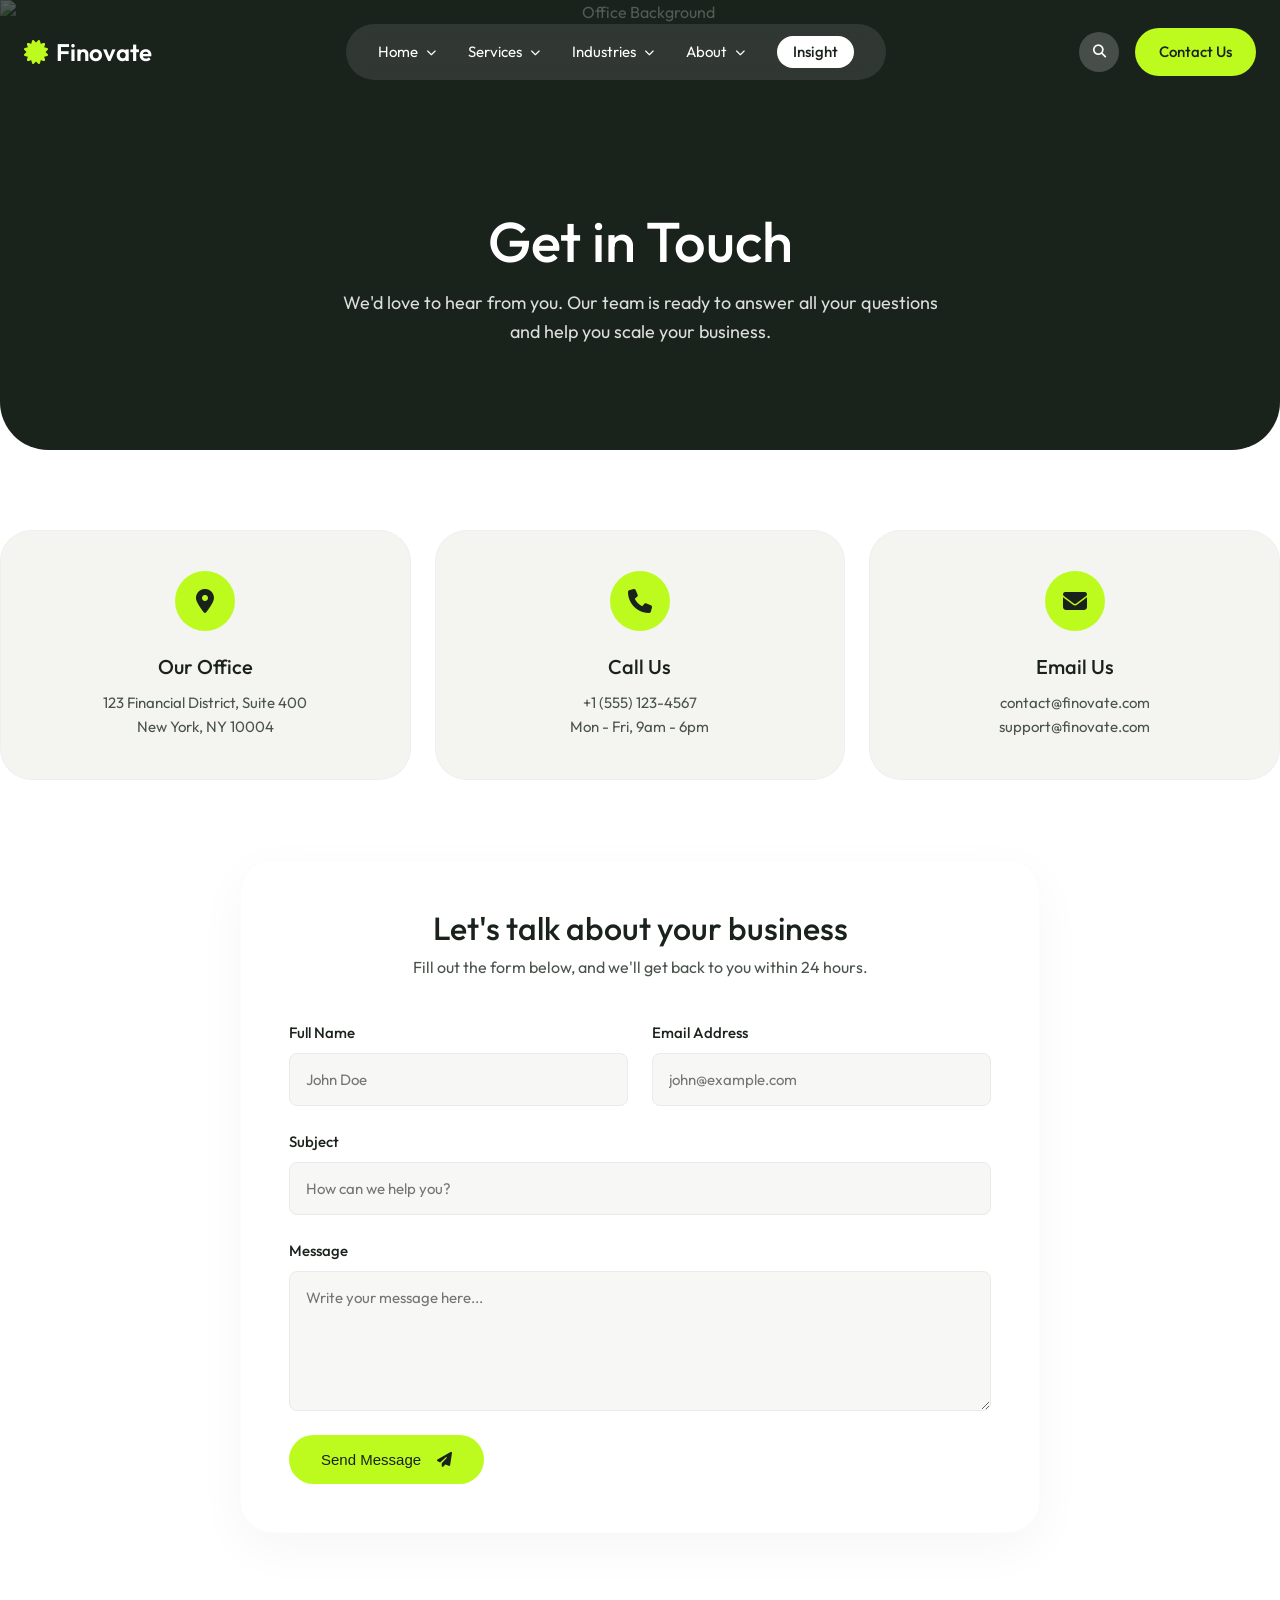
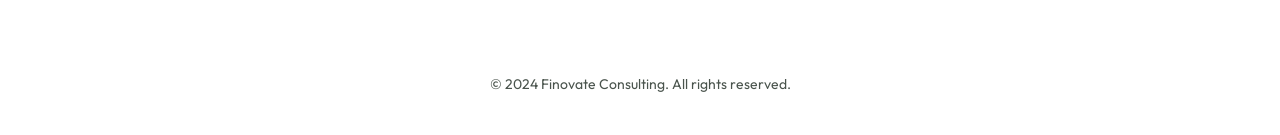
==== contact.html @ 6477e039 "Add files via upload" ====
<!DOCTYPE html>
<html lang="en">
<head>
    <meta charset="UTF-8">
    <meta name="viewport" content="width=device-width, initial-scale=1.0">
    <title>Contact Us | Finovate</title>
    <!-- CSS -->
    <link rel="stylesheet" href="style.css">
    <!-- FontAwesome for icons -->
    <link rel="stylesheet" href="https://cdnjs.cloudflare.com/ajax/libs/font-awesome/6.4.0/css/all.min.css">
</head>
<body>

    <!-- Navbar (Same as index.html) -->
    <nav class="navbar" id="navbar">
        <div class="container navbar-inner">
            <a href="index.html" class="logo">
                <i class="fa-solid fa-certificate logo-icon"></i> Finovate
            </a>
            
            <div class="nav-links">
                <div class="nav-item">
                    <a href="index.html">Home <i class="fa-solid fa-chevron-down" style="font-size: 10px; margin-left: 4px;"></i></a>
                    <div class="dropdown-menu">
                        <a href="#">Overview</a>
                        <a href="#">Partners</a>
                        <a href="#">Careers</a>
                    </div>
                </div>
                <div class="nav-item">
                    <a href="#">Services <i class="fa-solid fa-chevron-down" style="font-size: 10px; margin-left: 4px;"></i></a>
                    <div class="dropdown-menu">
                        <a href="#">Financial Consulting</a>
                        <a href="#">Strategy & Analytics</a>
                        <a href="#">Investment Advisory</a>
                    </div>
                </div>
                <div class="nav-item">
                    <a href="#">Industries <i class="fa-solid fa-chevron-down" style="font-size: 10px; margin-left: 4px;"></i></a>
                    <div class="dropdown-menu">
                        <a href="#">Banking & Finance</a>
                        <a href="#">Technology</a>
                        <a href="#">Healthcare</a>
                    </div>
                </div>
                <div class="nav-item">
                    <a href="#">About <i class="fa-solid fa-chevron-down" style="font-size: 10px; margin-left: 4px;"></i></a>
                    <div class="dropdown-menu">
                        <a href="#">Our Story</a>
                        <a href="#">Leadership</a>
                        <a href="#">Sustainability</a>
                    </div>
                </div>
                <a href="#" class="btn btn-white" style="padding: 4px 16px; border-radius: 20px; color: var(--dark-color)">Insight</a>
            </div>
            
            <div class="nav-actions">
                <button class="search-btn">
                    <i class="fa-solid fa-search"></i>
                </button>
                <a href="contact.html" class="btn btn-primary">Contact Us</a>
            </div>
        </div>
    </nav>

    <!-- Contact Hero -->
    <section class="contact-hero">
        <img src="https://images.unsplash.com/photo-1497366216548-37526070297c?ixlib=rb-4.0.3&auto=format&fit=crop&w=1920&q=80" alt="Office Background" class="contact-hero-bg">
        <div class="container" style="position: relative; z-index: 10;">
            <h1 class="hero-title" style="margin-bottom: 16px;">Get in Touch</h1>
            <p style="font-size: 18px; max-width: 600px; margin: 0 auto; color: rgba(255,255,255,0.85);">We'd love to hear from you. Our team is ready to answer all your questions and help you scale your business.</p>
        </div>
    </section>

    <!-- New Layout Contact Cards Section -->
    <section class="contact-cards-section container">
        <div class="contact-cards-grid">
            <!-- Card 1: Office -->
            <div class="contact-card">
                <div class="contact-card-icon"><i class="fa-solid fa-location-dot"></i></div>
                <h3>Our Office</h3>
                <p>123 Financial District, Suite 400<br>New York, NY 10004</p>
            </div>
            <!-- Card 2: Phone -->
            <div class="contact-card">
                <div class="contact-card-icon"><i class="fa-solid fa-phone"></i></div>
                <h3>Call Us</h3>
                <p>+1 (555) 123-4567<br>Mon - Fri, 9am - 6pm</p>
            </div>
            <!-- Card 3: Email -->
            <div class="contact-card">
                <div class="contact-card-icon"><i class="fa-solid fa-envelope"></i></div>
                <h3>Email Us</h3>
                <p>contact@finovate.com<br>support@finovate.com</p>
            </div>
        </div>
    </section>

    <!-- Centered Form Section -->
    <section class="contact-form-section container">
        <div class="contact-form-wrapper">
            <div class="contact-form-header">
                <h2>Let's talk about your business</h2>
                <p>Fill out the form below, and we'll get back to you within 24 hours.</p>
            </div>
            <form id="contactForm" class="grid-form">
                <div class="form-row">
                    <div class="form-group">
                        <label for="name">Full Name</label>
                        <input type="text" id="name" class="form-control" placeholder="John Doe" required>
                    </div>
                    <div class="form-group">
                        <label for="email">Email Address</label>
                        <input type="email" id="email" class="form-control" placeholder="john@example.com" required>
                    </div>
                </div>
                
                <div class="form-group">
                    <label for="subject">Subject</label>
                    <input type="text" id="subject" class="form-control" placeholder="How can we help you?">
                </div>
                
                <div class="form-group">
                    <label for="message">Message</label>
                    <textarea id="message" class="form-control" placeholder="Write your message here..." required></textarea>
                </div>
                
                <button type="submit" class="btn btn-primary" style="padding: 16px 32px; align-self: flex-start;">
                    Send Message <i class="fa-solid fa-paper-plane" style="margin-left: 8px;"></i>
                </button>
            </form>
        </div>
    </section>

    <!-- Footer -->
    <footer>
        <div class="container">
            <p>&copy; 2024 Finovate Consulting. All rights reserved.</p>
        </div>
    </footer>

    <!-- JS -->
    <script src="script.js"></script>
</body>
</html>
---- style.css ----
@import url('https://fonts.googleapis.com/css2?family=Outfit:wght@300;400;500;600;700&display=swap');

:root {
  --primary-color: #bdfb1e; /* lime green */
  --primary-hover: #a8e51b;
  --dark-color: #1a221c; /* very dark green/grey */
  --text-color: #4a544d;
  --bg-color: #f7f7f5;
  --white: #ffffff;
  
  --font-main: 'Outfit', sans-serif;
  
  --border-radius-sm: 8px;
  --border-radius-md: 20px;
  --border-radius-lg: 32px;
  --border-radius-xl: 48px;
  --border-radius-pill: 9999px;
  
  --transition: all 0.3s ease;
}

html {
  scroll-behavior: smooth;
}

* {
  margin: 0;
  padding: 0;
  box-sizing: border-box;
}

body {
  font-family: var(--font-main);
  background-color: var(--white);
  color: var(--text-color);
  line-height: 1.6;
  overflow-x: hidden;
}

h1, h2, h3, h4, h5, h6 {
  color: var(--dark-color);
  font-weight: 500;
  line-height: 1.2;
}

a {
  text-decoration: none;
  color: inherit;
}

ul {
  list-style: none;
}

img {
  max-width: 100%;
  display: block;
}

/* Utilities */
.container {
  max-width: 1320px;
  margin: 0 auto;
  padding: 0 24px;
}

.btn {
  display: inline-flex;
  align-items: center;
  justify-content: center;
  padding: 12px 24px;
  border-radius: var(--border-radius-pill);
  font-weight: 500;
  font-size: 15px;
  cursor: pointer;
  transition: var(--transition);
  border: none;
  gap: 8px;
}

.btn-primary {
  background-color: var(--primary-color);
  color: var(--dark-color);
}

.btn-primary:hover {
  background-color: var(--primary-hover);
  transform: translateY(-2px);
}

.btn-white {
  background-color: var(--white);
  color: var(--dark-color);
}

.btn-white:hover {
  background-color: #f0f0f0;
}

.btn-icon {
  width: 32px;
  height: 32px;
  border-radius: 50%;
  display: flex;
  align-items: center;
  justify-content: center;
  background-color: var(--white);
  color: var(--dark-color);
  font-size: 16px;
}

/* Navbar */
.navbar {
  position: fixed;
  top: 0;
  left: 0;
  width: 100%;
  padding: 24px 0;
  z-index: 100;
  background-color: transparent;
  box-shadow: none;
  transition: background-color 0.35s ease, padding 0.35s ease, box-shadow 0.35s ease;
}

.navbar.scrolled {
  background-color: var(--dark-color);
  padding: 16px 0;
  box-shadow: 0 4px 20px rgba(0,0,0,0.18);
}

.navbar-inner {
  display: flex;
  align-items: center;
  justify-content: space-between;
}

.logo {
  display: flex;
  align-items: center;
  gap: 8px;
  font-size: 24px;
  font-weight: 600;
  color: var(--white);
}

.logo-icon {
  color: var(--primary-color);
}

.nav-links {
  display: flex;
  align-items: center;
  gap: 32px;
  background-color: rgba(255, 255, 255, 0.1);
  backdrop-filter: blur(8px);
  padding: 8px 32px;
  border-radius: var(--border-radius-pill);
}

.nav-links a {
  color: var(--white);
  font-size: 15px;
  display: flex;
  align-items: center;
  gap: 4px;
}

.nav-item {
  position: relative;
  padding: 8px 0;
}

.dropdown-menu {
  position: absolute;
  top: 100%;
  left: 50%;
  transform: translateX(-50%) translateY(15px);
  background-color: var(--white);
  min-width: 190px;
  border-radius: var(--border-radius-md);
  box-shadow: 0 10px 30px rgba(0, 0, 0, 0.08);
  padding: 12px 0;
  opacity: 0;
  visibility: hidden;
  transition: all 0.25s ease;
  z-index: 1000;
}

.dropdown-menu a {
  display: block !important;
  padding: 10px 20px !important;
  color: var(--dark-color) !important;
  font-size: 14px !important;
  font-weight: 400 !important;
  text-align: left;
}

.dropdown-menu a:hover {
  background-color: var(--bg-color);
  color: var(--primary-hover) !important;
}

.nav-item:hover .dropdown-menu {
  opacity: 1;
  visibility: visible;
  transform: translateX(-50%) translateY(0);
}

.nav-actions {
  display: flex;
  align-items: center;
  gap: 16px;
}

.search-btn {
  width: 40px;
  height: 40px;
  border-radius: 50%;
  background-color: rgba(255, 255, 255, 0.2);
  backdrop-filter: blur(8px);
  color: var(--white);
  display: flex;
  align-items: center;
  justify-content: center;
  border: none;
  cursor: pointer;
  transition: var(--transition);
}

/* Hero Section */
.hero {
  position: relative;
  height: 90vh;
  min-height: 650px;
  padding-top: 140px;
  padding-bottom: 32px;
  background-color: var(--dark-color);
  border-radius: 0 0 var(--border-radius-xl) var(--border-radius-xl);
  overflow: hidden;
  margin: 0;
  display: flex;
  flex-direction: column;
}

.hero-bg {
  position: absolute;
  top: 0;
  left: 0;
  width: 100%;
  height: 100%;
  object-fit: cover;
  opacity: 0.8;
}

.hero .container {
  display: flex;
  flex-direction: column;
  height: 100%;
  width: 100%;
  position: relative;
  z-index: 10;
}

.hero-content {
  position: relative;
  z-index: 10;
  margin: auto 0;
  max-width: 600px;
  display: flex;
  flex-direction: column;
  align-items: flex-start;
}

.hero-title {
  color: var(--white);
  font-size: 56px;
  line-height: 1.1;
  margin-bottom: 32px;
  font-weight: 500;
}

.hero-stats-bar {
  position: relative;
  z-index: 10;
  display: flex;
  width: 100%;
  gap: 16px;
  margin-top: auto;
}

.stat-item {
  flex: 1;
  background-color: rgba(255, 255, 255, 0.25);
  backdrop-filter: blur(10px);
  padding: 20px 32px;
  border-radius: var(--border-radius-pill);
  font-size: 11px;
  font-weight: 700;
  letter-spacing: 1px;
  color: var(--dark-color);
  text-transform: uppercase;
  display: flex;
  align-items: center;
  cursor: pointer;
  transition: var(--transition);
  border: 1px solid rgba(255, 255, 255, 0.1);
}

.stat-item.active {
  background-color: var(--white);
  box-shadow: 0 4px 15px rgba(0,0,0,0.05);
}

.stat-item:hover:not(.active) {
  background-color: var(--white);
}

/* Highlights Section */
.highlights {
  padding: 80px 0;
}

.highlights-grid {
  display: grid;
  grid-template-columns: repeat(3, 1fr);
  gap: 24px;
  align-items: stretch;
}

.highlight-card {
  background-color: #f4f4f1;
  border-radius: var(--border-radius-lg);
  padding: 32px;
  display: flex;
  flex-direction: column;
  position: relative;
  transition: var(--transition);
  overflow: hidden;
  cursor: pointer;
}

.highlight-card .subtitle {
  font-size: 12px;
  text-transform: uppercase;
  letter-spacing: 1px;
  font-weight: 600;
  margin-bottom: 16px;
  color: #888;
}

.highlight-card h3 {
  font-size: 24px;
  margin-bottom: 32px;
}

.highlight-image {
  margin-top: auto;
  border-radius: var(--border-radius-md);
  overflow: hidden;
  height: 200px;
}

.highlight-image img {
  width: 100%;
  height: 100%;
  object-fit: cover;
  transition: transform 0.4s ease;
}

.highlight-card:hover .highlight-image img {
  transform: scale(1.04);
}

.card-link-icon {
  position: absolute;
  top: 32px;
  right: 32px;
  width: 40px;
  height: 40px;
  background-color: var(--white);
  border-radius: 50%;
  display: flex;
  align-items: center;
  justify-content: center;
  transition: var(--transition);
  z-index: 2;
}

/* ==============================
   Card Hover Layer (lime green + star image)
   ============================== */
.card-hover-layer {
  position: absolute;
  inset: 0;
  background-color: var(--primary-color);
  border-radius: inherit;
  opacity: 0;
  transition: opacity 0.35s ease;
  display: flex;
  flex-direction: column;
  padding: 16px;
  gap: 12px;
  pointer-events: none;
}

.highlight-card:hover .card-hover-layer {
  opacity: 1;
  pointer-events: auto;
}

/* Star-shaped clipped image */
.hover-shape-img {
  flex: 1;
  min-height: 0;
  clip-path: url(#starClip);
  background-size: cover;
  background-position: center;
}

/* Bottom info row on hover card */
.hover-info {
  display: flex;
  align-items: flex-end;
  justify-content: space-between;
  gap: 12px;
  padding: 4px 4px 4px 4px;
  flex-shrink: 0;
}

.hover-info-text {
  flex: 1;
}

.hover-tag {
  display: inline-block;
  background-color: rgba(0, 0, 0, 0.08);
  border-radius: var(--border-radius-pill);
  padding: 4px 12px;
  font-size: 10px;
  font-weight: 700;
  letter-spacing: 1px;
  margin-bottom: 8px;
  color: var(--dark-color);
  text-transform: uppercase;
}

.hover-info-text h3 {
  font-size: 18px;
  color: var(--dark-color);
  margin-bottom: 0;
  line-height: 1.3;
}

/* Arrow icon inside hover layer */
.hover-arrow {
  position: static !important;
  flex-shrink: 0;
  background-color: var(--white);
}

/* Services Section */
.services {
  padding: 80px 0 120px;
  background-color: var(--white);
  border-radius: var(--border-radius-xl);
  margin: 0 16px;
}

.section-header {
  text-align: center;
  max-width: 600px;
  margin: 0 auto 60px;
}

.section-tag {
  display: inline-block;
  padding: 6px 16px;
  border: 1px solid #eaeaea;
  border-radius: var(--border-radius-pill);
  font-size: 12px;
  text-transform: uppercase;
  letter-spacing: 1px;
  margin-bottom: 24px;
}

.section-header h2 {
  font-size: 40px;
}

.services-grid {
  display: grid;
  grid-template-columns: repeat(4, 1fr);
  gap: 20px;
  padding: 0 24px;
}

.service-card {
  position: relative;
  border-radius: var(--border-radius-lg);
  overflow: hidden;
  height: 300px;
}

.service-card img {
  width: 100%;
  height: 100%;
  object-fit: cover;
  transition: var(--transition);
}

.service-card:hover img {
  transform: scale(1.05);
}

.service-icon {
  position: absolute;
  top: 16px;
  left: 16px;
  width: 40px;
  height: 40px;
  background-color: var(--primary-color);
  border-radius: 50%;
  display: flex;
  align-items: center;
  justify-content: center;
  color: var(--dark-color);
  font-size: 18px;
}

/* Contact Page Specifics */
.contact-hero {
  position: relative;
  height: 50vh;
  min-height: 400px;
  padding-top: 140px;
  padding-bottom: 32px;
  background-color: var(--dark-color);
  border-radius: 0 0 var(--border-radius-xl) var(--border-radius-xl);
  overflow: hidden;
  margin: 0;
  display: flex;
  align-items: center;
  justify-content: center;
  text-align: center;
  color: var(--white);
}

.contact-hero-bg {
  position: absolute;
  top: 0;
  left: 0;
  width: 100%;
  height: 100%;
  object-fit: cover;
  opacity: 0.25;
  z-index: 1;
}

.contact-cards-section {
  padding: 80px 0 40px;
}

.contact-cards-grid {
  display: grid;
  grid-template-columns: repeat(3, 1fr);
  gap: 24px;
}

.contact-card {
  background-color: #f4f4f1;
  border-radius: var(--border-radius-lg);
  padding: 40px 32px;
  text-align: center;
  display: flex;
  flex-direction: column;
  align-items: center;
  transition: var(--transition);
  border: 1px solid rgba(0, 0, 0, 0.02);
}

.contact-card:hover {
  transform: translateY(-5px);
  box-shadow: 0 10px 30px rgba(0, 0, 0, 0.05);
}

.contact-card-icon {
  width: 60px;
  height: 60px;
  background-color: var(--primary-color);
  border-radius: 50%;
  display: flex;
  align-items: center;
  justify-content: center;
  color: var(--dark-color);
  font-size: 24px;
  margin-bottom: 24px;
}

.contact-card h3 {
  font-size: 20px;
  margin-bottom: 12px;
}

.contact-card p {
  color: var(--text-color);
  font-size: 15px;
  line-height: 1.6;
}

.contact-form-section {
  padding: 40px 0 100px;
}

.contact-form-wrapper {
  max-width: 800px;
  margin: 0 auto;
  background-color: var(--white);
  padding: 48px;
  border-radius: var(--border-radius-lg);
  box-shadow: 0 15px 50px rgba(0, 0, 0, 0.04);
  border: 1px solid rgba(0,0,0,0.01);
}

.contact-form-header {
  text-align: center;
  margin-bottom: 40px;
}

.contact-form-header h2 {
  font-size: 32px;
  margin-bottom: 8px;
}

.contact-form-header p {
  color: var(--text-color);
}

.grid-form {
  display: flex;
  flex-direction: column;
  gap: 24px;
}

.form-row {
  display: grid;
  grid-template-columns: 1fr 1fr;
  gap: 24px;
}

.form-group {
  display: flex;
  flex-direction: column;
}

.form-group label {
  display: block;
  margin-bottom: 8px;
  font-weight: 500;
  color: var(--dark-color);
  font-size: 15px;
}

.form-control {
  width: 100%;
  padding: 16px;
  border: 1px solid #eaeaea;
  border-radius: var(--border-radius-sm);
  font-family: var(--font-main);
  font-size: 15px;
  transition: var(--transition);
  background-color: #f7f7f5;
}

.form-control:focus {
  outline: none;
  border-color: var(--primary-color);
  background-color: var(--white);
}

textarea.form-control {
  min-height: 140px;
  resize: vertical;
}

/* Footer */
footer {
  text-align: center;
  padding: 40px 0;
  color: var(--text-color);
  font-size: 14px;
}

/* ==============================
   Consultation Modal
   ============================== */
.modal-overlay {
  position: fixed;
  inset: 0;
  background: rgba(20, 30, 22, 0.65);
  backdrop-filter: blur(6px);
  -webkit-backdrop-filter: blur(6px);
  z-index: 9999;
  display: flex;
  align-items: center;
  justify-content: center;
  padding: 24px;
  opacity: 0;
  visibility: hidden;
  transition: all 0.35s cubic-bezier(0.4, 0, 0.2, 1);
}

.modal-overlay.active {
  opacity: 1;
  visibility: visible;
}

.modal-box {
  background: var(--white);
  border-radius: var(--border-radius-lg);
  padding: 48px;
  max-width: 680px;
  width: 100%;
  position: relative;
  transform: translateY(30px) scale(0.96);
  transition: all 0.35s cubic-bezier(0.4, 0, 0.2, 1);
  box-shadow: 0 30px 80px rgba(0, 0, 0, 0.18);
  max-height: 90vh;
  overflow-y: auto;
}

.modal-overlay.active .modal-box {
  transform: translateY(0) scale(1);
}

.modal-close {
  position: absolute;
  top: 20px;
  right: 20px;
  width: 36px;
  height: 36px;
  border-radius: 50%;
  background: #f4f4f1;
  border: none;
  cursor: pointer;
  color: var(--dark-color);
  font-size: 16px;
  display: flex;
  align-items: center;
  justify-content: center;
  transition: var(--transition);
}

.modal-close:hover {
  background: var(--primary-color);
}

.modal-header {
  margin-bottom: 36px;
}

.modal-tag {
  display: inline-block;
  background: var(--primary-color);
  color: var(--dark-color);
  font-size: 11px;
  font-weight: 700;
  letter-spacing: 1.5px;
  padding: 5px 14px;
  border-radius: var(--border-radius-pill);
  margin-bottom: 16px;
}

.modal-header h2 {
  font-size: 28px;
  margin-bottom: 8px;
}

.modal-header p {
  color: var(--text-color);
  font-size: 15px;
}

.modal-form {
  display: flex;
  flex-direction: column;
  gap: 20px;
}

.modal-form-row {
  display: grid;
  grid-template-columns: 1fr 1fr;
  gap: 20px;
}

.modal-form-group {
  display: flex;
  flex-direction: column;
  gap: 8px;
}

.modal-form-group label {
  font-size: 14px;
  font-weight: 500;
  color: var(--dark-color);
}

.modal-form .form-control {
  padding: 14px 16px;
}

select.form-control {
  appearance: none;
  background-image: url("data:image/svg+xml,%3Csvg xmlns='http://www.w3.org/2000/svg' width='12' height='8' viewBox='0 0 12 8'%3E%3Cpath d='M1 1l5 5 5-5' stroke='%234a544d' stroke-width='1.5' fill='none' stroke-linecap='round'/%3E%3C/svg%3E");
  background-repeat: no-repeat;
  background-position: right 16px center;
  cursor: pointer;
}

.modal-submit-btn {
  width: 100%;
  padding: 16px 24px;
  font-size: 16px;
  justify-content: center;
  gap: 10px;
  margin-top: 8px;
}

.modal-submit-btn i {
  transition: transform 0.3s ease;
}

.modal-submit-btn:hover i {
  transform: translateX(4px);
}

/* Success State */
.modal-success {
  text-align: center;
  padding: 24px 0;
}

.success-icon {
  width: 80px;
  height: 80px;
  background: var(--primary-color);
  border-radius: 50%;
  display: flex;
  align-items: center;
  justify-content: center;
  margin: 0 auto 24px;
  font-size: 36px;
  color: var(--dark-color);
  animation: popIn 0.4s cubic-bezier(0.4, 0, 0.2, 1) forwards;
}

@keyframes popIn {
  from { transform: scale(0.6); opacity: 0; }
  to   { transform: scale(1); opacity: 1; }
}

.modal-success h3 {
  font-size: 26px;
  margin-bottom: 10px;
}

.modal-success p {
  color: var(--text-color);
  margin-bottom: 28px;
}

/* ==============================
   Shared Section Utilities
   ============================== */
.sec-label {
  margin-bottom: 16px;
}

.sec-title-center {
  font-size: 40px;
  text-align: center;
  margin-bottom: 60px;
}

.sec-split {
  display: grid;
  grid-template-columns: 1fr 1fr;
  gap: 64px;
  align-items: center;
}

.sec-split-text h2 {
  font-size: 40px;
  margin-bottom: 20px;
}

.sec-split-text p {
  color: var(--text-color);
  line-height: 1.8;
  margin-bottom: 16px;
}

.sec-split-visual img {
  width: 100%;
  height: 420px;
  object-fit: cover;
  border-radius: var(--border-radius-lg);
}

/* ==============================
   Overview Section
   ============================== */
.sec-overview {
  padding: 100px 0;
  scroll-margin-top: 90px;
}

.overview-stats-grid {
  display: grid;
  grid-template-columns: 1fr 1fr;
  gap: 20px;
}

.ov-stat {
  background-color: #f4f4f1;
  border-radius: var(--border-radius-md);
  padding: 32px 28px;
  display: flex;
  flex-direction: column;
  gap: 8px;
  transition: var(--transition);
}

.ov-stat:hover {
  background-color: var(--primary-color);
  transform: translateY(-4px);
}

.ov-stat-num {
  font-size: 42px;
  font-weight: 700;
  color: var(--dark-color);
  line-height: 1;
}

.ov-stat-label {
  font-size: 13px;
  color: var(--text-color);
  text-transform: uppercase;
  letter-spacing: 1px;
  font-weight: 500;
}

/* ==============================
   Partners Section
   ============================== */
.sec-partners {
  padding: 100px 0;
  background-color: var(--dark-color);
  border-radius: var(--border-radius-xl);
  margin: 0 16px;
  scroll-margin-top: 90px;
}

.sec-partners .sec-label .section-tag {
  border-color: rgba(255,255,255,0.2);
  color: rgba(255,255,255,0.7);
}

.sec-partners .sec-title-center {
  color: var(--white);
}

.partners-logos {
  display: flex;
  justify-content: center;
  align-items: center;
  flex-wrap: wrap;
  gap: 16px;
  margin-bottom: 60px;
}

.partner-logo-item {
  display: flex;
  align-items: center;
  gap: 10px;
  background-color: rgba(255,255,255,0.08);
  border: 1px solid rgba(255,255,255,0.1);
  border-radius: var(--border-radius-pill);
  padding: 14px 28px;
  color: rgba(255,255,255,0.75);
  font-size: 15px;
  font-weight: 500;
  transition: var(--transition);
  cursor: pointer;
}

.partner-logo-item i {
  font-size: 20px;
  color: var(--primary-color);
}

.partner-logo-item:hover {
  background-color: rgba(255,255,255,0.15);
  color: var(--white);
}

.partners-testimonial {
  max-width: 700px;
  margin: 0 auto;
  text-align: center;
  padding: 48px;
  background-color: rgba(255,255,255,0.05);
  border-radius: var(--border-radius-lg);
  border: 1px solid rgba(255,255,255,0.1);
}

.partners-testimonial blockquote {
  font-size: 20px;
  line-height: 1.7;
  color: var(--white);
  font-style: italic;
  margin-bottom: 28px;
}

.testimonial-author {
  display: flex;
  align-items: center;
  justify-content: center;
  gap: 14px;
}

.author-avatar {
  width: 48px;
  height: 48px;
  background-color: var(--primary-color);
  border-radius: 50%;
  display: flex;
  align-items: center;
  justify-content: center;
  color: var(--dark-color);
  font-size: 20px;
}

.testimonial-author strong {
  display: block;
  color: var(--white);
  font-weight: 600;
}

.testimonial-author span {
  font-size: 13px;
  color: rgba(255,255,255,0.55);
}

/* ==============================
   Careers Section
   ============================== */
.sec-careers {
  padding: 100px 0;
  scroll-margin-top: 90px;
}

.careers-img-wrap {
  position: relative;
}

.careers-badge {
  position: absolute;
  bottom: 24px;
  left: 24px;
  background-color: var(--primary-color);
  color: var(--dark-color);
  border-radius: var(--border-radius-pill);
  padding: 12px 22px;
  display: flex;
  align-items: center;
  gap: 10px;
  font-weight: 700;
  font-size: 15px;
}

.careers-perks {
  display: grid;
  grid-template-columns: 1fr 1fr;
  gap: 14px;
  margin: 24px 0;
}

.perk-item {
  display: flex;
  align-items: center;
  gap: 10px;
  background-color: #f4f4f1;
  border-radius: var(--border-radius-sm);
  padding: 14px 16px;
  font-size: 14px;
  color: var(--dark-color);
  font-weight: 500;
  transition: var(--transition);
}

.perk-item i {
  color: var(--primary-color);
  font-size: 16px;
  flex-shrink: 0;
}

.perk-item:hover {
  background-color: var(--primary-color);
}

/* ==============================
   Services Detail Section
   ============================== */
.sec-services-detail {
  padding: 100px 0;
  background-color: #f7f7f5;
  border-radius: var(--border-radius-xl);
  margin: 0 16px;
  scroll-margin-top: 90px;
}

.service-detail-card {
  display: grid;
  grid-template-columns: 1fr 1fr;
  gap: 60px;
  align-items: center;
  padding: 48px;
  background-color: var(--white);
  border-radius: var(--border-radius-lg);
  margin-bottom: 24px;
  position: relative;
  scroll-margin-top: 110px;
  transition: var(--transition);
  box-shadow: 0 4px 20px rgba(0,0,0,0.03);
}

.service-detail-card:hover {
  box-shadow: 0 12px 40px rgba(0,0,0,0.08);
  transform: translateY(-4px);
}

.service-detail-card.reverse {
  direction: rtl;
}

.service-detail-card.reverse > * {
  direction: ltr;
}

.sdc-icon {
  position: absolute;
  top: 48px;
  left: 48px;
  width: 48px;
  height: 48px;
  background-color: var(--primary-color);
  border-radius: 50%;
  display: flex;
  align-items: center;
  justify-content: center;
  color: var(--dark-color);
  font-size: 20px;
}

.service-detail-card.reverse .sdc-icon {
  left: auto;
  right: 48px;
}

.sdc-content {
  padding-top: 16px;
}

.sdc-content h3 {
  font-size: 30px;
  margin-bottom: 16px;
  margin-top: 32px;
}

.sdc-content p {
  color: var(--text-color);
  line-height: 1.8;
  margin-bottom: 24px;
}

.sdc-list {
  display: flex;
  flex-direction: column;
  gap: 10px;
}

.sdc-list li {
  display: flex;
  align-items: center;
  gap: 10px;
  font-size: 15px;
  color: var(--dark-color);
}

.sdc-list li i {
  width: 22px;
  height: 22px;
  background-color: var(--primary-color);
  border-radius: 50%;
  display: flex;
  align-items: center;
  justify-content: center;
  font-size: 10px;
  flex-shrink: 0;
  color: var(--dark-color);
}

.sdc-image {
  border-radius: var(--border-radius-md);
  overflow: hidden;
  height: 300px;
}

.sdc-image img {
  width: 100%;
  height: 100%;
  object-fit: cover;
  transition: transform 0.4s ease;
}

.service-detail-card:hover .sdc-image img {
  transform: scale(1.04);
}

/* ==============================
   Industries Section
   ============================== */
.sec-industries {
  padding: 100px 0;
  scroll-margin-top: 90px;
}

.industries-grid {
  display: grid;
  grid-template-columns: repeat(3, 1fr);
  gap: 24px;
}

.industry-card {
  border-radius: var(--border-radius-lg);
  overflow: hidden;
  background-color: var(--white);
  box-shadow: 0 4px 20px rgba(0,0,0,0.04);
  transition: var(--transition);
  scroll-margin-top: 110px;
}

.industry-card:hover {
  transform: translateY(-6px);
  box-shadow: 0 16px 40px rgba(0,0,0,0.1);
}

.industry-img {
  position: relative;
  height: 220px;
  overflow: hidden;
}

.industry-img img {
  width: 100%;
  height: 100%;
  object-fit: cover;
  transition: transform 0.4s ease;
}

.industry-card:hover .industry-img img {
  transform: scale(1.06);
}

.industry-overlay {
  position: absolute;
  inset: 0;
  background: linear-gradient(to bottom, transparent 40%, rgba(26,34,28,0.5));
}

.industry-body {
  padding: 28px;
}

.industry-icon {
  width: 44px;
  height: 44px;
  background-color: var(--primary-color);
  border-radius: 50%;
  display: flex;
  align-items: center;
  justify-content: center;
  color: var(--dark-color);
  font-size: 18px;
  margin-bottom: 16px;
}

.industry-body h3 {
  font-size: 22px;
  margin-bottom: 10px;
}

.industry-body p {
  font-size: 14px;
  color: var(--text-color);
  line-height: 1.7;
  margin-bottom: 20px;
}

.industry-link {
  display: inline-flex;
  align-items: center;
  gap: 8px;
  font-size: 14px;
  font-weight: 600;
  color: var(--dark-color);
  padding: 8px 20px;
  border-radius: var(--border-radius-pill);
  background-color: var(--primary-color);
  transition: var(--transition);
}

.industry-link:hover {
  background-color: var(--primary-hover);
  transform: translateX(2px);
}

/* ==============================
   About Section
   ============================== */
.sec-about {
  padding: 100px 0;
  background-color: #f7f7f5;
  border-radius: var(--border-radius-xl);
  margin: 0 16px 24px;
  scroll-margin-top: 90px;
}

.about-block {
  display: grid;
  grid-template-columns: 1fr 1fr;
  gap: 64px;
  align-items: center;
  padding: 64px 0;
  border-bottom: 1px solid rgba(0,0,0,0.07);
  scroll-margin-top: 110px;
}

.about-block:last-child {
  border-bottom: none;
}

.about-block.reverse {
  direction: rtl;
}

.about-block.reverse > * {
  direction: ltr;
}

.about-block-visual img {
  width: 100%;
  height: 400px;
  object-fit: cover;
  border-radius: var(--border-radius-lg);
}

.about-block-tag {
  display: inline-block;
  background-color: var(--primary-color);
  color: var(--dark-color);
  font-size: 11px;
  font-weight: 700;
  letter-spacing: 1.5px;
  padding: 5px 14px;
  border-radius: var(--border-radius-pill);
  margin-bottom: 20px;
  text-transform: uppercase;
}

.about-block-text h3 {
  font-size: 34px;
  margin-bottom: 16px;
}

.about-block-text p {
  color: var(--text-color);
  line-height: 1.8;
  margin-bottom: 14px;
}

/* Leadership avatars */
.leadership-avatars {
  display: flex;
  gap: 20px;
  margin-top: 28px;
}

.leader-card {
  display: flex;
  flex-direction: column;
  align-items: center;
  gap: 8px;
  text-align: center;
  flex: 1;
  background-color: var(--white);
  padding: 20px 12px;
  border-radius: var(--border-radius-md);
  transition: var(--transition);
}

.leader-card:hover {
  transform: translateY(-4px);
  box-shadow: 0 8px 24px rgba(0,0,0,0.08);
}

.leader-avatar {
  width: 56px;
  height: 56px;
  background-color: var(--primary-color);
  border-radius: 50%;
  display: flex;
  align-items: center;
  justify-content: center;
  color: var(--dark-color);
  font-size: 22px;
}

.leader-card strong {
  font-size: 14px;
  color: var(--dark-color);
  font-weight: 600;
}

.leader-card span {
  font-size: 12px;
  color: var(--text-color);
}

/* Sustainability Pillars */
.sustain-pillars {
  display: flex;
  gap: 16px;
  margin-top: 28px;
}

.sustain-pillar {
  flex: 1;
  display: flex;
  flex-direction: column;
  align-items: center;
  gap: 10px;
  background-color: var(--white);
  padding: 24px 16px;
  border-radius: var(--border-radius-md);
  font-size: 13px;
  font-weight: 600;
  color: var(--dark-color);
  text-transform: uppercase;
  letter-spacing: 1px;
  transition: var(--transition);
}

.sustain-pillar i {
  font-size: 24px;
  color: var(--primary-color);
}

.sustain-pillar:hover {
  background-color: var(--primary-color);
  transform: translateY(-4px);
}

/* ==============================
   Insight Section
   ============================== */
.sec-insight {
  padding: 100px 0;
  scroll-margin-top: 90px;
}

.insight-header {
  max-width: 600px;
  margin-bottom: 48px;
}

.insight-header h2 {
  font-size: 40px;
  margin-bottom: 12px;
}

.insight-header p {
  color: var(--text-color);
  font-size: 16px;
  line-height: 1.7;
}

/* Featured Article */
.insight-featured {
  margin-bottom: 40px;
}

.insight-featured-img {
  position: relative;
  border-radius: var(--border-radius-lg);
  overflow: hidden;
  height: 480px;
}

.insight-featured-img img {
  width: 100%;
  height: 100%;
  object-fit: cover;
  transition: transform 0.5s ease;
}

.insight-featured-img:hover img {
  transform: scale(1.03);
}

.insight-featured-overlay {
  position: absolute;
  inset: 0;
  background: linear-gradient(to top, rgba(26,34,28,0.92) 0%, rgba(26,34,28,0.3) 50%, transparent 100%);
}

.insight-featured-content {
  position: absolute;
  bottom: 0;
  left: 0;
  right: 0;
  padding: 48px;
  color: var(--white);
}

.insight-featured-content h3 {
  color: var(--white);
  font-size: 30px;
  margin: 16px 0 12px;
  max-width: 700px;
  line-height: 1.25;
}

.insight-featured-content p {
  color: rgba(255,255,255,0.75);
  font-size: 15px;
  max-width: 600px;
  line-height: 1.7;
}

/* Insight Tag Badge */
.insight-tag {
  display: inline-block;
  background-color: var(--primary-color);
  color: var(--dark-color);
  font-size: 10px;
  font-weight: 700;
  letter-spacing: 1.5px;
  padding: 5px 14px;
  border-radius: var(--border-radius-pill);
  text-transform: uppercase;
}

/* Meta info (date + read time) */
.insight-meta {
  display: flex;
  gap: 20px;
  margin-top: 12px;
  font-size: 13px;
  color: rgba(255,255,255,0.6);
}

.insight-meta i {
  margin-right: 5px;
}

/* Article Grid */
.insight-grid {
  display: grid;
  grid-template-columns: repeat(3, 1fr);
  gap: 24px;
  margin-bottom: 60px;
}

.insight-card {
  background-color: #f4f4f1;
  border-radius: var(--border-radius-lg);
  overflow: hidden;
  transition: var(--transition);
}

.insight-card:hover {
  transform: translateY(-6px);
  box-shadow: 0 16px 40px rgba(0,0,0,0.08);
}

.insight-card-img {
  position: relative;
  height: 200px;
  overflow: hidden;
}

.insight-card-img img {
  width: 100%;
  height: 100%;
  object-fit: cover;
  transition: transform 0.4s ease;
}

.insight-card:hover .insight-card-img img {
  transform: scale(1.06);
}

.insight-card-img .insight-tag {
  position: absolute;
  top: 16px;
  left: 16px;
}

.insight-card-body {
  padding: 28px;
}

.insight-card-body h4 {
  font-size: 18px;
  margin-bottom: 10px;
  line-height: 1.35;
  color: var(--dark-color);
}

.insight-card-body p {
  font-size: 14px;
  color: var(--text-color);
  line-height: 1.7;
  margin-bottom: 16px;
}

.insight-card-body .insight-meta {
  color: var(--text-color);
  margin-bottom: 20px;
  margin-top: 0;
}

.insight-card-body .insight-meta i {
  color: var(--primary-color);
}

.insight-read-more {
  display: inline-flex;
  align-items: center;
  gap: 6px;
  font-size: 14px;
  font-weight: 600;
  color: var(--dark-color);
  padding: 8px 18px;
  border-radius: var(--border-radius-pill);
  background-color: var(--white);
  transition: var(--transition);
}

.insight-read-more:hover {
  background-color: var(--primary-color);
}

.insight-read-more i {
  transition: transform 0.3s ease;
}

.insight-read-more:hover i {
  transform: translateX(4px);
}

/* Newsletter CTA */
.insight-newsletter {
  display: flex;
  align-items: center;
  justify-content: space-between;
  gap: 40px;
  background-color: var(--dark-color);
  border-radius: var(--border-radius-lg);
  padding: 48px 56px;
}

.insight-newsletter-text h3 {
  color: var(--white);
  font-size: 26px;
  margin-bottom: 8px;
}

.insight-newsletter-text p {
  color: rgba(255,255,255,0.6);
  font-size: 15px;
  max-width: 380px;
}

.insight-newsletter-form {
  display: flex;
  gap: 12px;
  flex-shrink: 0;
  min-width: 400px;
}

.insight-newsletter-form .form-control {
  flex: 1;
  background-color: rgba(255,255,255,0.08);
  border-color: rgba(255,255,255,0.15);
  color: var(--white);
}

.insight-newsletter-form .form-control::placeholder {
  color: rgba(255,255,255,0.4);
}

.insight-newsletter-form .form-control:focus {
  background-color: rgba(255,255,255,0.12);
  border-color: var(--primary-color);
}

/* ==============================
   Responsive
   ============================== */
@media (max-width: 992px) {
  .hero-title {
    font-size: 48px;
  }
  .highlights-grid {
    grid-template-columns: 1fr;
  }
  .services-grid {
    grid-template-columns: repeat(2, 1fr);
  }
  .contact-layout {
    grid-template-columns: 1fr;
  }
  /* New sections */
  .sec-split {
    grid-template-columns: 1fr;
    gap: 32px;
  }
  .overview-stats-grid {
    grid-template-columns: 1fr 1fr;
  }
  .industries-grid {
    grid-template-columns: 1fr;
  }
  .service-detail-card {
    grid-template-columns: 1fr;
    gap: 32px;
  }
  .service-detail-card.reverse {
    direction: ltr;
  }
  .sdc-icon {
    position: static;
    margin-bottom: 8px;
  }
  .sdc-content {
    padding-top: 0;
  }
  .sdc-content h3 {
    margin-top: 0;
  }
  .about-block {
    grid-template-columns: 1fr;
    gap: 32px;
  }
  .about-block.reverse {
    direction: ltr;
  }
  .contact-cards-grid {
    grid-template-columns: 1fr;
  }
}

@media (max-width: 768px) {
  .hero-stats-bar {
    grid-template-columns: 1fr;
  }
  .nav-links {
    display: none;
  }
  .insight-grid {
    grid-template-columns: 1fr;
  }
  .insight-newsletter {
    flex-direction: column;
    align-items: flex-start;
    padding: 36px;
  }
  .insight-newsletter-form {
    min-width: unset;
    width: 100%;
  }
  .insight-featured-img {
    height: 360px;
  }
  .insight-featured-content {
    padding: 28px;
  }
  .insight-featured-content h3 {
    font-size: 22px;
  }
  .sec-title-center {
    font-size: 30px;
  }
  .sec-split-text h2 {
    font-size: 28px;
  }
  .about-block-text h3 {
    font-size: 26px;
  }
  .partners-testimonial {
    padding: 28px;
  }
  .partners-testimonial blockquote {
    font-size: 16px;
  }
  .careers-perks {
    grid-template-columns: 1fr;
  }
  .leadership-avatars {
    flex-wrap: wrap;
  }
  .sustain-pillars {
    flex-wrap: wrap;
  }
}
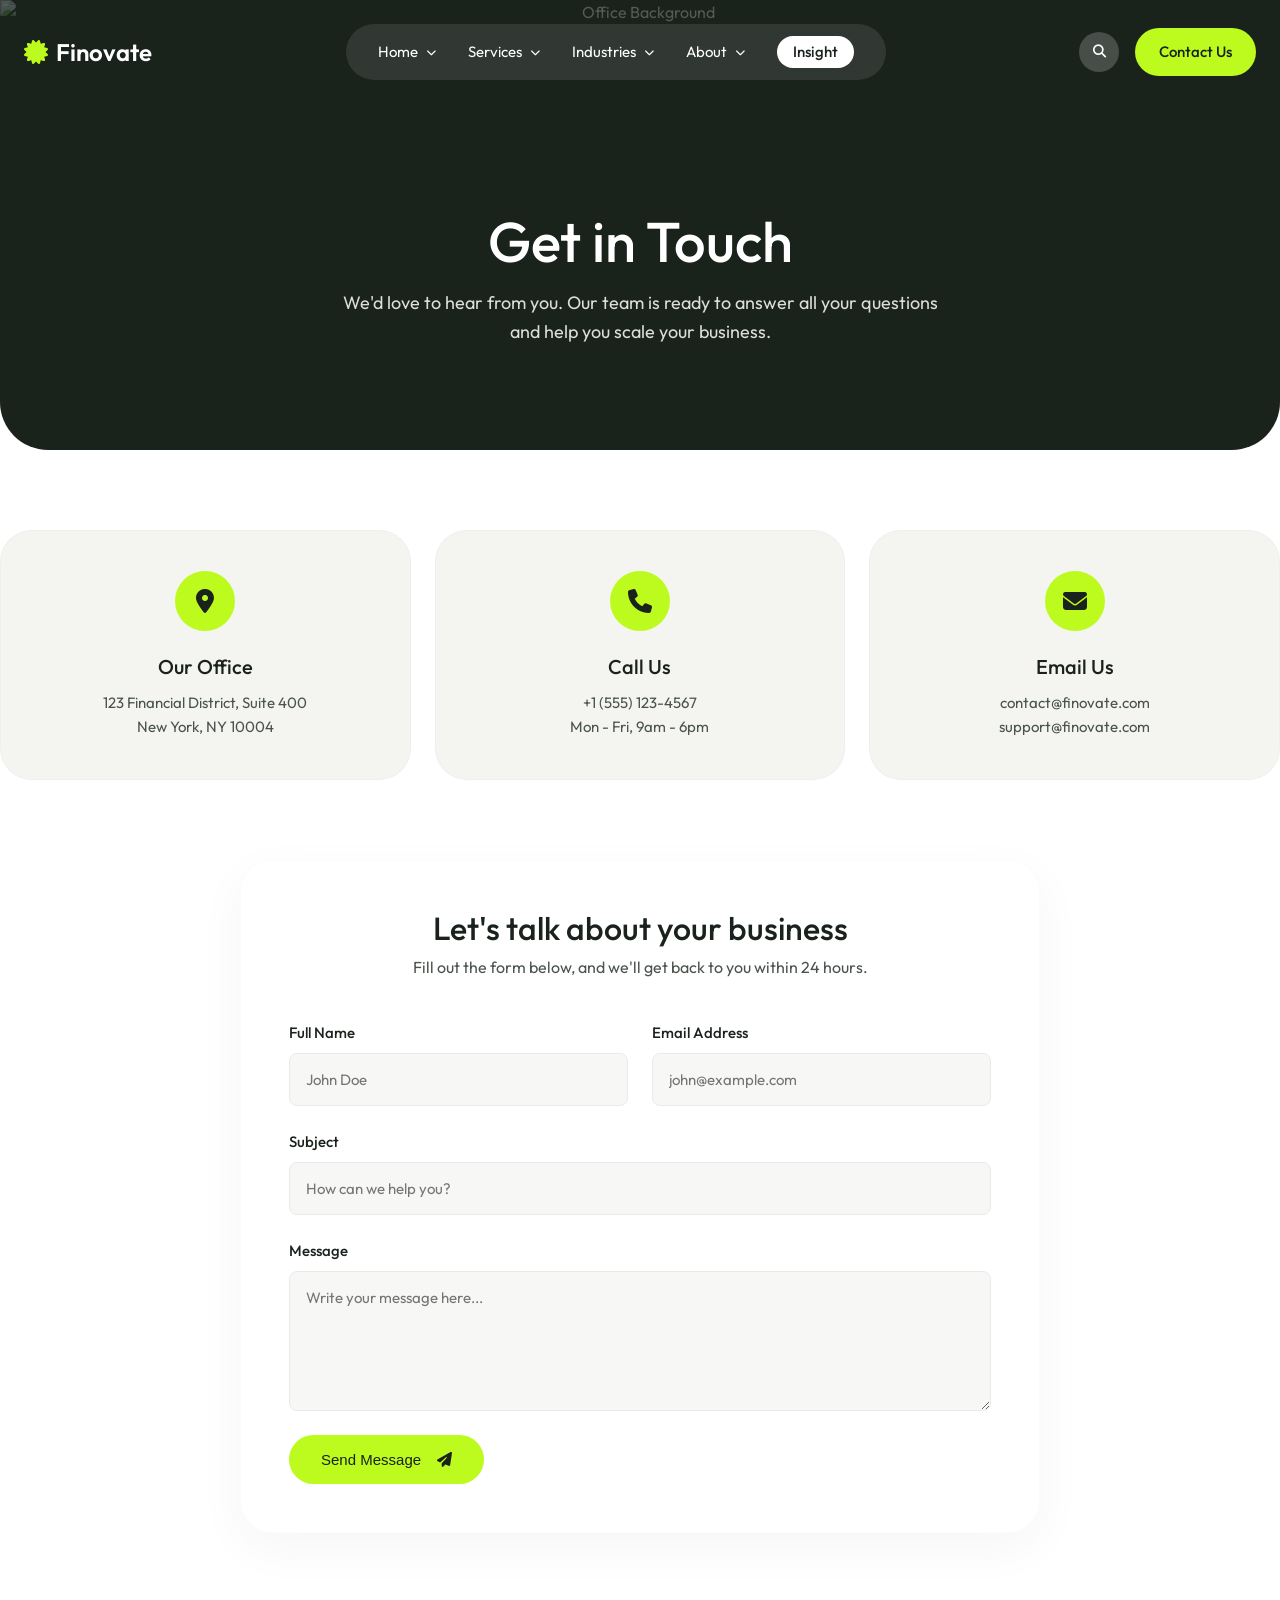
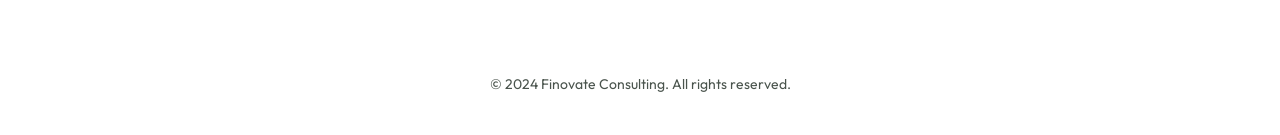
==== commit c0fafec4: "contact.html" ====
--- a/contact.html
+++ b/contact.html
@@ -58,7 +58,10 @@
                 <button class="search-btn">
                     <i class="fa-solid fa-search"></i>
                 </button>
-                <a href="contact.html" class="btn btn-primary">Contact Us</a>
+                <a href="contact.html" class="btn btn-primary contact-btn">Contact Us</a>
+                <button class="hamburger-btn" id="hamburgerBtn" style="display: none; background: none; border: none; font-size: 24px; color: var(--white); cursor: pointer; margin-left: 12px;">
+                    <i class="fa-solid fa-bars"></i>
+                </button>
             </div>
         </div>
     </nav>
--- a/style.css
+++ b/style.css
@@ -111,7 +111,7 @@
 
 /* Navbar */
 .navbar {
-  position: fixed;
+  position: absolute;
   top: 0;
   left: 0;
   width: 100%;
@@ -119,13 +119,6 @@
   z-index: 100;
   background-color: transparent;
   box-shadow: none;
-  transition: background-color 0.35s ease, padding 0.35s ease, box-shadow 0.35s ease;
-}
-
-.navbar.scrolled {
-  background-color: var(--dark-color);
-  padding: 16px 0;
-  box-shadow: 0 4px 20px rgba(0,0,0,0.18);
 }
 
 .navbar-inner {
@@ -1771,14 +1764,51 @@
   .contact-cards-grid {
     grid-template-columns: 1fr;
   }
+  .nav-links {
+    display: none; /* Hide default nav links on tablet */
+  }
+  .nav-links.active {
+    display: flex;
+    flex-direction: column;
+    position: absolute;
+    top: 100%;
+    left: 24px;
+    right: 24px;
+    background-color: var(--dark-color);
+    padding: 24px;
+    border-radius: var(--border-radius-lg);
+    z-index: 1000;
+  }
+  .nav-links.active .dropdown-menu {
+    position: static;
+    transform: none;
+    opacity: 1;
+    visibility: visible;
+    box-shadow: none;
+    background-color: rgba(255,255,255,0.05);
+    margin-top: 8px;
+    display: none;
+  }
+  .nav-item:hover .dropdown-menu {
+    display: block;
+  }
+  .nav-links.active a {
+    width: 100%;
+    padding: 8px 0;
+  }
+  .hamburger-btn {
+    display: block !important;
+  }
 }
 
 @media (max-width: 768px) {
   .hero-stats-bar {
-    grid-template-columns: 1fr;
-  }
-  .nav-links {
-    display: none;
+    flex-direction: column;
+    gap: 8px;
+  }
+  .stat-item {
+    text-align: center;
+    justify-content: center;
   }
   .insight-grid {
     grid-template-columns: 1fr;
@@ -1786,11 +1816,12 @@
   .insight-newsletter {
     flex-direction: column;
     align-items: flex-start;
-    padding: 36px;
+    padding: 36px 24px;
   }
   .insight-newsletter-form {
     min-width: unset;
     width: 100%;
+    flex-direction: column;
   }
   .insight-featured-img {
     height: 360px;
@@ -1820,9 +1851,40 @@
     grid-template-columns: 1fr;
   }
   .leadership-avatars {
-    flex-wrap: wrap;
+    flex-direction: column;
   }
   .sustain-pillars {
-    flex-wrap: wrap;
-  }
-}
+    flex-direction: column;
+  }
+  .services-grid {
+    grid-template-columns: 1fr;
+  }
+  .form-row, .modal-form-row {
+    grid-template-columns: 1fr;
+  }
+  .hero-title {
+    font-size: 36px;
+  }
+  .contact-form-wrapper {
+    padding: 24px;
+  }
+  .modal-box {
+    padding: 24px;
+  }
+}
+
+@media (max-width: 480px) {
+  .hero-title {
+    font-size: 28px;
+  }
+  .overview-stats-grid {
+    grid-template-columns: 1fr;
+  }
+  .partner-logo-item {
+    width: 100%;
+    justify-content: center;
+  }
+  .nav-actions .contact-btn {
+    display: none;
+  }
+}
